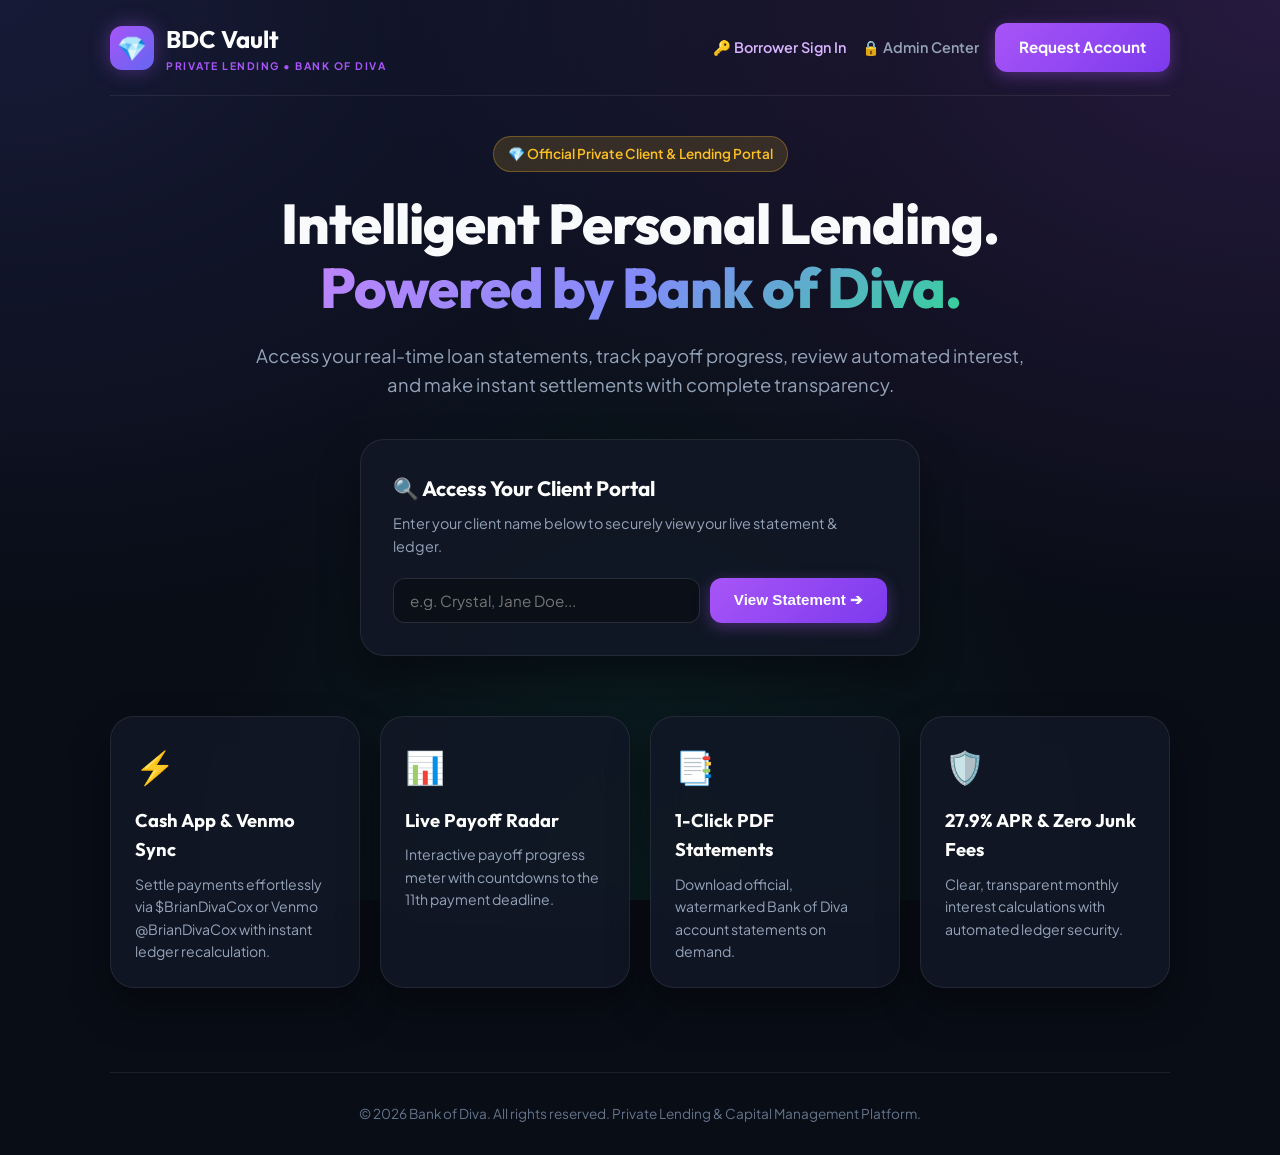
==== index.html @ eb1bc3fe "v4.3.1 : Production release of BDC Vault with Firebase Google Authentication" ====
<!DOCTYPE html>
<html lang="en">
<head>
  <meta charset="UTF-8">
  <meta name="viewport" content="width=device-width, initial-scale=1.0">
  <title>BDC Vault | Private Capital & Lending</title>
  <link rel="preconnect" href="https://fonts.googleapis.com">
  <link rel="preconnect" href="https://fonts.gstatic.com" crossorigin>
  <link href="https://fonts.googleapis.com/css2?family=Outfit:wght@300;400;500;600;700;800&family=Plus+Jakarta+Sans:wght@400;500;600;700&display=swap" rel="stylesheet">
  <link rel="stylesheet" href="styles.css">
</head>
<body>

  <div class="container">
    
    <!-- NAVBAR -->
    <nav class="navbar">
      <a href="index.html" class="brand">
        <div class="brand-logo">💎</div>
        <div>
          <div class="brand-title">BDC Vault</div>
          <span class="brand-sub">Private Lending • Bank of Diva</span>
        </div>
      </a>
      <div class="nav-links">
        <a href="login.html" class="nav-link" style="color:#d8b4fe;">🔑 Borrower Sign In</a>
        <a href="admin.html" class="nav-link">🔒 Admin Center</a>
        <a href="apply.html" class="btn-primary">Request Account</a>
      </div>
    </nav>

    <!-- HERO -->
    <div style="text-align:center; max-width:800px; margin: 40px auto 60px;">
      <div class="badge badge-due" style="margin-bottom:20px; font-size:0.85rem;">
        💎 Official Private Client & Lending Portal
      </div>
      <h1 style="font-family:var(--font-heading); font-size:3.5rem; font-weight:800; line-height:1.15; margin-bottom:20px; letter-spacing:-1px;">
        Intelligent Personal Lending.<br>
        <span style="background:linear-gradient(135deg, #c084fc, #818cf8, #34d399); -webkit-background-clip:text; -webkit-text-fill-color:transparent;">Powered by Bank of Diva.</span>
      </h1>
      <p style="color:var(--text-muted); font-size:1.15rem; margin-bottom:40px;">
        Access your real-time loan statements, track payoff progress, review automated interest, and make instant settlements with complete transparency.
      </p>

      <!-- SEARCH CARD -->
      <div class="card" style="max-width:560px; margin:0 auto; text-align:left;">
        <h3 style="font-family:var(--font-heading); font-size:1.3rem; margin-bottom:6px; color:white;">🔍 Access Your Client Portal</h3>
        <p style="color:var(--text-muted); font-size:0.9rem; margin-bottom:20px;">Enter your client name below to securely view your live statement & ledger.</p>
        
        <form onsubmit="searchClientPortal(event)" style="display:flex; gap:10px;">
          <input type="text" id="clientSearch" placeholder="e.g. Crystal, Jane Doe..." required style="flex:1;">
          <button type="submit" class="btn-primary">View Statement ➔</button>
        </form>
      </div>
    </div>

    <!-- FEATURES -->
    <div style="display:grid; grid-template-columns:repeat(auto-fit, minmax(240px, 1fr)); gap:20px; margin-bottom:60px;">
      <div class="card" style="padding:24px;">
        <div style="font-size:32px; margin-bottom:14px;">⚡</div>
        <h4 style="font-family:var(--font-heading); font-size:1.15rem; margin-bottom:8px; color:white;">Cash App & Venmo Sync</h4>
        <p style="color:var(--text-muted); font-size:0.88rem;">Settle payments effortlessly via $BrianDivaCox or Venmo @BrianDivaCox with instant ledger recalculation.</p>
      </div>

      <div class="card" style="padding:24px;">
        <div style="font-size:32px; margin-bottom:14px;">📊</div>
        <h4 style="font-family:var(--font-heading); font-size:1.15rem; margin-bottom:8px; color:white;">Live Payoff Radar</h4>
        <p style="color:var(--text-muted); font-size:0.88rem;">Interactive payoff progress meter with countdowns to the 11th payment deadline.</p>
      </div>

      <div class="card" style="padding:24px;">
        <div style="font-size:32px; margin-bottom:14px;">📑</div>
        <h4 style="font-family:var(--font-heading); font-size:1.15rem; margin-bottom:8px; color:white;">1-Click PDF Statements</h4>
        <p style="color:var(--text-muted); font-size:0.88rem;">Download official, watermarked Bank of Diva account statements on demand.</p>
      </div>

      <div class="card" style="padding:24px;">
        <div style="font-size:32px; margin-bottom:14px;">🛡️</div>
        <h4 style="font-family:var(--font-heading); font-size:1.15rem; margin-bottom:8px; color:white;">27.9% APR & Zero Junk Fees</h4>
        <p style="color:var(--text-muted); font-size:0.88rem;">Clear, transparent monthly interest calculations with automated ledger security.</p>
      </div>
    </div>

    <!-- FOOTER -->
    <footer>
      &copy; 2026 Bank of Diva. All rights reserved. Private Lending & Capital Management Platform.
    </footer>

  </div>

  <script src="app.js"></script>
  <script>
    function searchClientPortal(e) {
      e.preventDefault();
      const name = document.getElementById('clientSearch').value.trim();
      if (!name) return;
      window.location.href = 'portal.html?client=' + encodeURIComponent(name);
    }
  </script>
</body>
</html>
---- styles.css ----
:root {
  --bg-dark: #090d16;
  --bg-card: rgba(18, 24, 38, 0.85);
  --bg-card-hover: rgba(28, 36, 56, 0.95);
  --border-color: rgba(255, 255, 255, 0.08);
  --border-glow: rgba(168, 85, 247, 0.3);
  --primary-purple: #a855f7;
  --primary-indigo: #6366f1;
  --primary-emerald: #10b981;
  --primary-rose: #f43f5e;
  --accent-gold: #fbbf24;
  --text-main: #f8fafc;
  --text-muted: #94a3b8;
  --cashapp-green: #00D632;
  --font-heading: 'Outfit', sans-serif;
  --font-body: 'Plus Jakarta Sans', sans-serif;
}

* { box-sizing: border-box; margin: 0; padding: 0; }

body {
  font-family: var(--font-body);
  background-color: var(--bg-dark);
  background-image: 
    radial-gradient(at 0% 0%, rgba(99, 102, 241, 0.15) 0px, transparent 50%),
    radial-gradient(at 100% 0%, rgba(168, 85, 247, 0.18) 0px, transparent 50%),
    radial-gradient(at 50% 100%, rgba(16, 185, 129, 0.1) 0px, transparent 50%);
  background-attachment: fixed;
  color: var(--text-main);
  min-height: 100vh;
  line-height: 1.6;
}

.container {
  max-width: 1100px;
  margin: 0 auto;
  padding: 0 20px;
}

/* Navbar */
.navbar {
  display: flex;
  justify-content: space-between;
  align-items: center;
  padding: 20px 0;
  border-bottom: 1px solid var(--border-color);
  margin-bottom: 40px;
}

.brand {
  display: flex;
  align-items: center;
  gap: 12px;
  text-decoration: none;
}

.brand-logo {
  width: 44px;
  height: 44px;
  background: linear-gradient(135deg, #a855f7, #6366f1);
  border-radius: 12px;
  display: flex;
  align-items: center;
  justify-content: center;
  font-size: 24px;
  box-shadow: 0 0 20px rgba(168, 85, 247, 0.4);
}

.brand-title {
  font-family: var(--font-heading);
  font-size: 1.5rem;
  font-weight: 700;
  color: white;
}

.brand-sub {
  font-size: 0.65rem;
  text-transform: uppercase;
  letter-spacing: 1.5px;
  color: var(--primary-purple);
  font-weight: 700;
  display: block;
}

.nav-links {
  display: flex;
  align-items: center;
  gap: 16px;
}

.nav-link {
  color: var(--text-muted);
  text-decoration: none;
  font-size: 0.9rem;
  font-weight: 600;
  transition: color 0.2s;
}

.nav-link:hover { color: white; }

/* Buttons */
.btn-primary {
  background: linear-gradient(135deg, #a855f7 0%, #7c3aed 100%);
  color: white;
  padding: 12px 24px;
  border-radius: 12px;
  font-size: 0.95rem;
  font-weight: 700;
  border: none;
  cursor: pointer;
  text-decoration: none;
  box-shadow: 0 4px 15px rgba(168, 85, 247, 0.35);
  transition: all 0.2s ease;
  display: inline-flex;
  align-items: center;
  justify-content: center;
  gap: 8px;
}

.btn-primary:hover {
  transform: translateY(-2px);
  box-shadow: 0 6px 20px rgba(168, 85, 247, 0.5);
}

.btn-cashapp {
  background: var(--cashapp-green);
  color: white;
  padding: 14px 24px;
  border-radius: 12px;
  font-size: 1rem;
  font-weight: 700;
  text-decoration: none;
  display: inline-flex;
  align-items: center;
  justify-content: center;
  gap: 8px;
  box-shadow: 0 4px 15px rgba(0, 214, 50, 0.25);
  transition: all 0.2s;
}

.btn-cashapp:hover {
  transform: translateY(-2px);
  box-shadow: 0 6px 20px rgba(0, 214, 50, 0.35);
}

/* Cards */
.card {
  background: var(--bg-card);
  backdrop-filter: blur(16px);
  border: 1px solid var(--border-color);
  border-radius: 24px;
  padding: 32px;
  box-shadow: 0 20px 40px rgba(0, 0, 0, 0.4);
  margin-bottom: 24px;
  position: relative;
}

/* Forms */
.form-group {
  margin-bottom: 18px;
  text-align: left;
}

label {
  display: block;
  font-size: 0.82rem;
  font-weight: 600;
  color: #cbd5e1;
  margin-bottom: 6px;
  text-transform: uppercase;
  letter-spacing: 0.5px;
}

input, select {
  width: 100%;
  padding: 12px 16px;
  background: rgba(10, 14, 23, 0.8);
  border: 1px solid rgba(255, 255, 255, 0.12);
  border-radius: 12px;
  color: white;
  font-family: inherit;
  font-size: 0.95rem;
  outline: none;
  transition: border-color 0.2s;
}

input:focus, select:focus {
  border-color: var(--primary-purple);
  box-shadow: 0 0 0 3px rgba(168, 85, 247, 0.2);
}

/* Badges */
.badge {
  display: inline-flex;
  align-items: center;
  padding: 6px 14px;
  border-radius: 20px;
  font-size: 0.82rem;
  font-weight: 600;
}

.badge-date {
  background: rgba(255, 255, 255, 0.06);
  color: var(--text-muted);
  border: 1px solid var(--border-color);
}

.badge-due {
  background: rgba(251, 191, 36, 0.15);
  color: var(--accent-gold);
  border: 1px solid rgba(251, 191, 36, 0.3);
}

.badge-paid {
  background: rgba(16, 185, 129, 0.15);
  color: #34d399;
  border: 1px solid rgba(16, 185, 129, 0.3);
}

/* Footer */
footer {
  border-top: 1px solid var(--border-color);
  padding: 30px 0;
  text-align: center;
  color: #64748b;
  font-size: 0.85rem;
  margin-top: 60px;
}
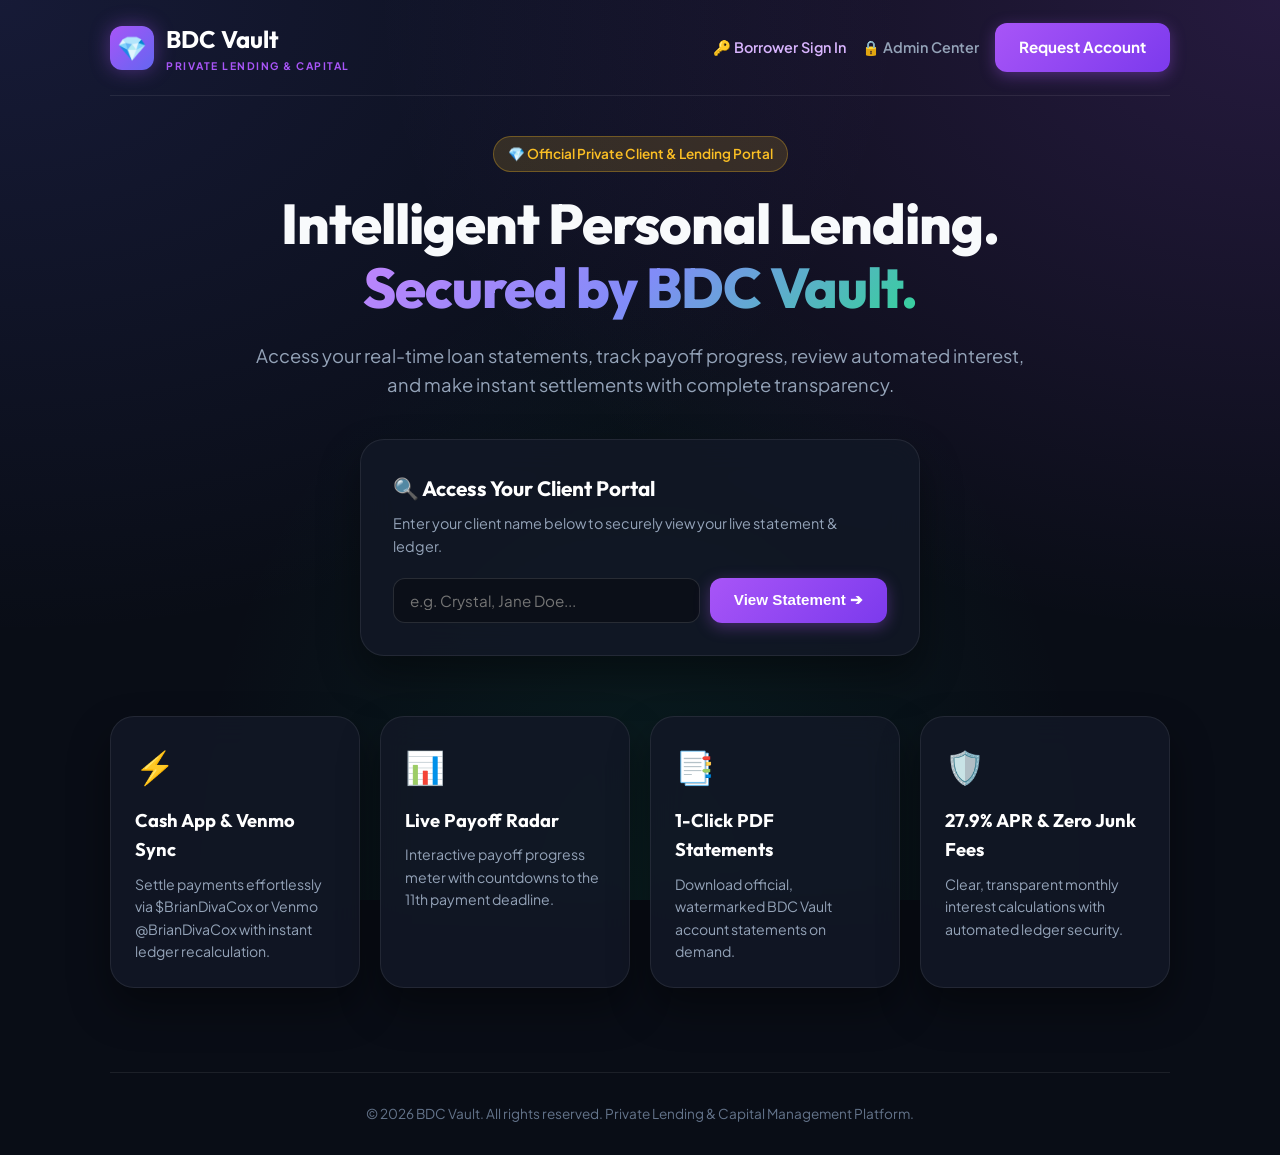
==== commit 1a2432d8: "v4.3.3 : Updated landing headline and brand identity to Secured by BDC Vault" ====
--- a/index.html
+++ b/index.html
@@ -19,7 +19,7 @@
         <div class="brand-logo">💎</div>
         <div>
           <div class="brand-title">BDC Vault</div>
-          <span class="brand-sub">Private Lending • Bank of Diva</span>
+          <span class="brand-sub">Private Lending & Capital</span>
         </div>
       </a>
       <div class="nav-links">
@@ -36,7 +36,7 @@
       </div>
       <h1 style="font-family:var(--font-heading); font-size:3.5rem; font-weight:800; line-height:1.15; margin-bottom:20px; letter-spacing:-1px;">
         Intelligent Personal Lending.<br>
-        <span style="background:linear-gradient(135deg, #c084fc, #818cf8, #34d399); -webkit-background-clip:text; -webkit-text-fill-color:transparent;">Powered by Bank of Diva.</span>
+        <span style="background:linear-gradient(135deg, #c084fc, #818cf8, #34d399); -webkit-background-clip:text; -webkit-text-fill-color:transparent;">Secured by BDC Vault.</span>
       </h1>
       <p style="color:var(--text-muted); font-size:1.15rem; margin-bottom:40px;">
         Access your real-time loan statements, track payoff progress, review automated interest, and make instant settlements with complete transparency.
@@ -71,7 +71,7 @@
       <div class="card" style="padding:24px;">
         <div style="font-size:32px; margin-bottom:14px;">📑</div>
         <h4 style="font-family:var(--font-heading); font-size:1.15rem; margin-bottom:8px; color:white;">1-Click PDF Statements</h4>
-        <p style="color:var(--text-muted); font-size:0.88rem;">Download official, watermarked Bank of Diva account statements on demand.</p>
+        <p style="color:var(--text-muted); font-size:0.88rem;">Download official, watermarked BDC Vault account statements on demand.</p>
       </div>
 
       <div class="card" style="padding:24px;">
@@ -83,7 +83,7 @@
 
     <!-- FOOTER -->
     <footer>
-      &copy; 2026 Bank of Diva. All rights reserved. Private Lending & Capital Management Platform.
+      &copy; 2026 BDC Vault. All rights reserved. Private Lending & Capital Management Platform.
     </footer>
 
   </div>
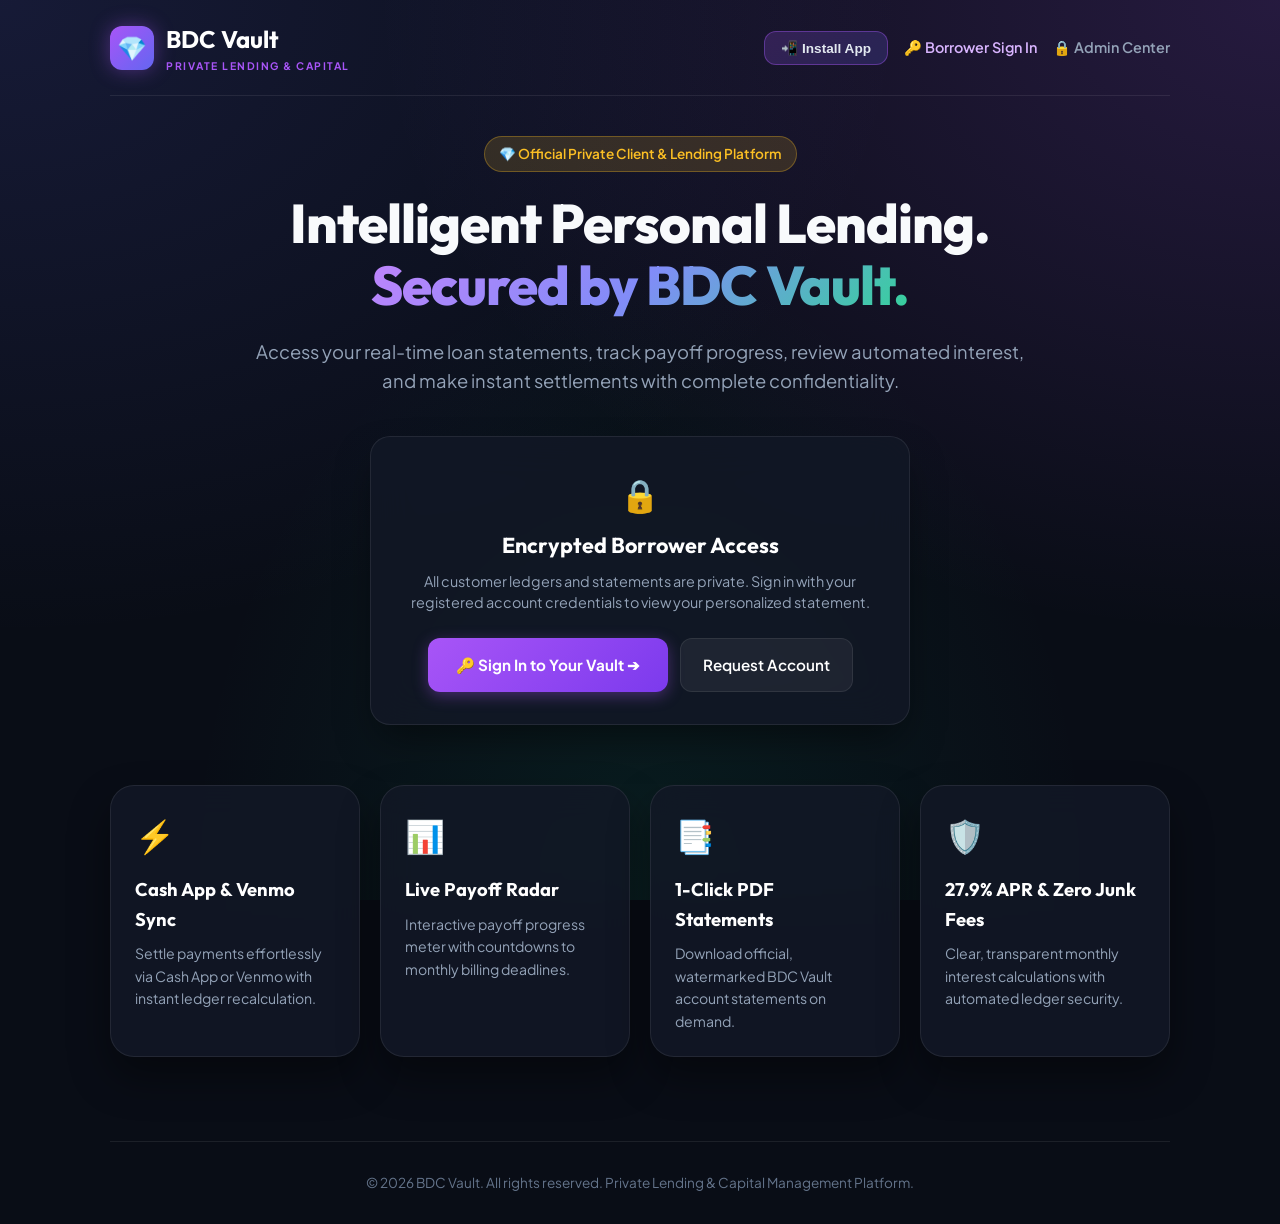
==== commit d06749f7: "v4.4.0 : Converted BDC Vault into an installable Web App and locked down customer account access" ====
--- a/index.html
+++ b/index.html
@@ -2,12 +2,55 @@
 <html lang="en">
 <head>
   <meta charset="UTF-8">
-  <meta name="viewport" content="width=device-width, initial-scale=1.0">
-  <title>BDC Vault | Private Capital & Lending</title>
+  <meta name="viewport" content="width=device-width, initial-scale=1.0, maximum-scale=1.0, user-scalable=no">
+  <title>BDC Vault | Private Lending & Capital</title>
+  
+  <!-- PWA & Mobile Web App Meta -->
+  <link rel="manifest" href="manifest.json">
+  <link rel="icon" type="image/svg+xml" href="icon.svg">
+  <link rel="apple-touch-icon" href="icon.svg">
+  <meta name="theme-color" content="#090d16">
+  <meta name="mobile-web-app-capable" content="yes">
+  <meta name="apple-mobile-web-app-capable" content="yes">
+  <meta name="apple-mobile-web-app-status-bar-style" content="black-translucent">
+  <meta name="apple-mobile-web-app-title" content="BDC Vault">
+
   <link rel="preconnect" href="https://fonts.googleapis.com">
   <link rel="preconnect" href="https://fonts.gstatic.com" crossorigin>
   <link href="https://fonts.googleapis.com/css2?family=Outfit:wght@300;400;500;600;700;800&family=Plus+Jakarta+Sans:wght@400;500;600;700&display=swap" rel="stylesheet">
   <link rel="stylesheet" href="styles.css">
+  <style>
+    .btn-pwa-install {
+      background: linear-gradient(135deg, rgba(168, 85, 247, 0.2), rgba(99, 102, 241, 0.2));
+      border: 1px solid rgba(168, 85, 247, 0.4);
+      color: #e2e8f0;
+      padding: 8px 16px;
+      border-radius: 12px;
+      font-weight: 600;
+      font-size: 0.85rem;
+      cursor: pointer;
+      display: inline-flex;
+      align-items: center;
+      gap: 6px;
+      transition: all 0.2s;
+    }
+    .btn-pwa-install:hover {
+      background: linear-gradient(135deg, rgba(168, 85, 247, 0.35), rgba(99, 102, 241, 0.35));
+      color: white;
+      border-color: rgba(168, 85, 247, 0.7);
+    }
+    .auth-gate-card {
+      background: var(--bg-card);
+      backdrop-filter: blur(20px);
+      border: 1px solid var(--border-color);
+      border-radius: 20px;
+      padding: 32px 28px;
+      max-width: 540px;
+      margin: 0 auto;
+      text-align: center;
+      box-shadow: 0 20px 40px -10px rgba(0,0,0,0.5);
+    }
+  </style>
 </head>
 <body>
 
@@ -23,34 +66,40 @@
         </div>
       </a>
       <div class="nav-links">
+        <button class="btn-pwa-install" onclick="window.triggerPWAInstall()">📲 Install App</button>
         <a href="login.html" class="nav-link" style="color:#d8b4fe;">🔑 Borrower Sign In</a>
         <a href="admin.html" class="nav-link">🔒 Admin Center</a>
-        <a href="apply.html" class="btn-primary">Request Account</a>
       </div>
     </nav>
 
     <!-- HERO -->
     <div style="text-align:center; max-width:800px; margin: 40px auto 60px;">
       <div class="badge badge-due" style="margin-bottom:20px; font-size:0.85rem;">
-        💎 Official Private Client & Lending Portal
+        💎 Official Private Client & Lending Platform
       </div>
-      <h1 style="font-family:var(--font-heading); font-size:3.5rem; font-weight:800; line-height:1.15; margin-bottom:20px; letter-spacing:-1px;">
+      <h1 style="font-family:var(--font-heading); font-size:3.4rem; font-weight:800; line-height:1.15; margin-bottom:20px; letter-spacing:-1px;">
         Intelligent Personal Lending.<br>
         <span style="background:linear-gradient(135deg, #c084fc, #818cf8, #34d399); -webkit-background-clip:text; -webkit-text-fill-color:transparent;">Secured by BDC Vault.</span>
       </h1>
       <p style="color:var(--text-muted); font-size:1.15rem; margin-bottom:40px;">
-        Access your real-time loan statements, track payoff progress, review automated interest, and make instant settlements with complete transparency.
+        Access your real-time loan statements, track payoff progress, review automated interest, and make instant settlements with complete confidentiality.
       </p>
 
-      <!-- SEARCH CARD -->
-      <div class="card" style="max-width:560px; margin:0 auto; text-align:left;">
-        <h3 style="font-family:var(--font-heading); font-size:1.3rem; margin-bottom:6px; color:white;">🔍 Access Your Client Portal</h3>
-        <p style="color:var(--text-muted); font-size:0.9rem; margin-bottom:20px;">Enter your client name below to securely view your live statement & ledger.</p>
-        
-        <form onsubmit="searchClientPortal(event)" style="display:flex; gap:10px;">
-          <input type="text" id="clientSearch" placeholder="e.g. Crystal, Jane Doe..." required style="flex:1;">
-          <button type="submit" class="btn-primary">View Statement ➔</button>
-        </form>
+      <!-- SECURE AUTHENTICATED ACCESS CARD (REPLACED PUBLIC SEARCH) -->
+      <div class="auth-gate-card">
+        <div style="font-size:32px; margin-bottom:8px;">🔒</div>
+        <h3 style="font-family:var(--font-heading); font-size:1.35rem; margin-bottom:8px; color:white;">Encrypted Borrower Access</h3>
+        <p style="color:var(--text-muted); font-size:0.9rem; margin-bottom:24px; line-height:1.5;">
+          All customer ledgers and statements are private. Sign in with your registered account credentials to view your personalized statement.
+        </p>
+        <div style="display:flex; gap:12px; justify-content:center; flex-wrap:wrap;">
+          <a href="login.html" class="btn-primary" style="padding:14px 28px; text-decoration:none; font-size:0.95rem;">
+            🔑 Sign In to Your Vault ➔
+          </a>
+          <a href="apply.html" style="background:rgba(255,255,255,0.06); border:1px solid var(--border-color); color:white; padding:14px 22px; border-radius:12px; font-weight:600; text-decoration:none; font-size:0.95rem; display:inline-flex; align-items:center;">
+            Request Account
+          </a>
+        </div>
       </div>
     </div>
 
@@ -59,13 +108,13 @@
       <div class="card" style="padding:24px;">
         <div style="font-size:32px; margin-bottom:14px;">⚡</div>
         <h4 style="font-family:var(--font-heading); font-size:1.15rem; margin-bottom:8px; color:white;">Cash App & Venmo Sync</h4>
-        <p style="color:var(--text-muted); font-size:0.88rem;">Settle payments effortlessly via $BrianDivaCox or Venmo @BrianDivaCox with instant ledger recalculation.</p>
+        <p style="color:var(--text-muted); font-size:0.88rem;">Settle payments effortlessly via Cash App or Venmo with instant ledger recalculation.</p>
       </div>
 
       <div class="card" style="padding:24px;">
         <div style="font-size:32px; margin-bottom:14px;">📊</div>
         <h4 style="font-family:var(--font-heading); font-size:1.15rem; margin-bottom:8px; color:white;">Live Payoff Radar</h4>
-        <p style="color:var(--text-muted); font-size:0.88rem;">Interactive payoff progress meter with countdowns to the 11th payment deadline.</p>
+        <p style="color:var(--text-muted); font-size:0.88rem;">Interactive payoff progress meter with countdowns to monthly billing deadlines.</p>
       </div>
 
       <div class="card" style="padding:24px;">
@@ -89,13 +138,6 @@
   </div>
 
   <script src="app.js"></script>
-  <script>
-    function searchClientPortal(e) {
-      e.preventDefault();
-      const name = document.getElementById('clientSearch').value.trim();
-      if (!name) return;
-      window.location.href = 'portal.html?client=' + encodeURIComponent(name);
-    }
-  </script>
+  <script src="pwa.js"></script>
 </body>
 </html>
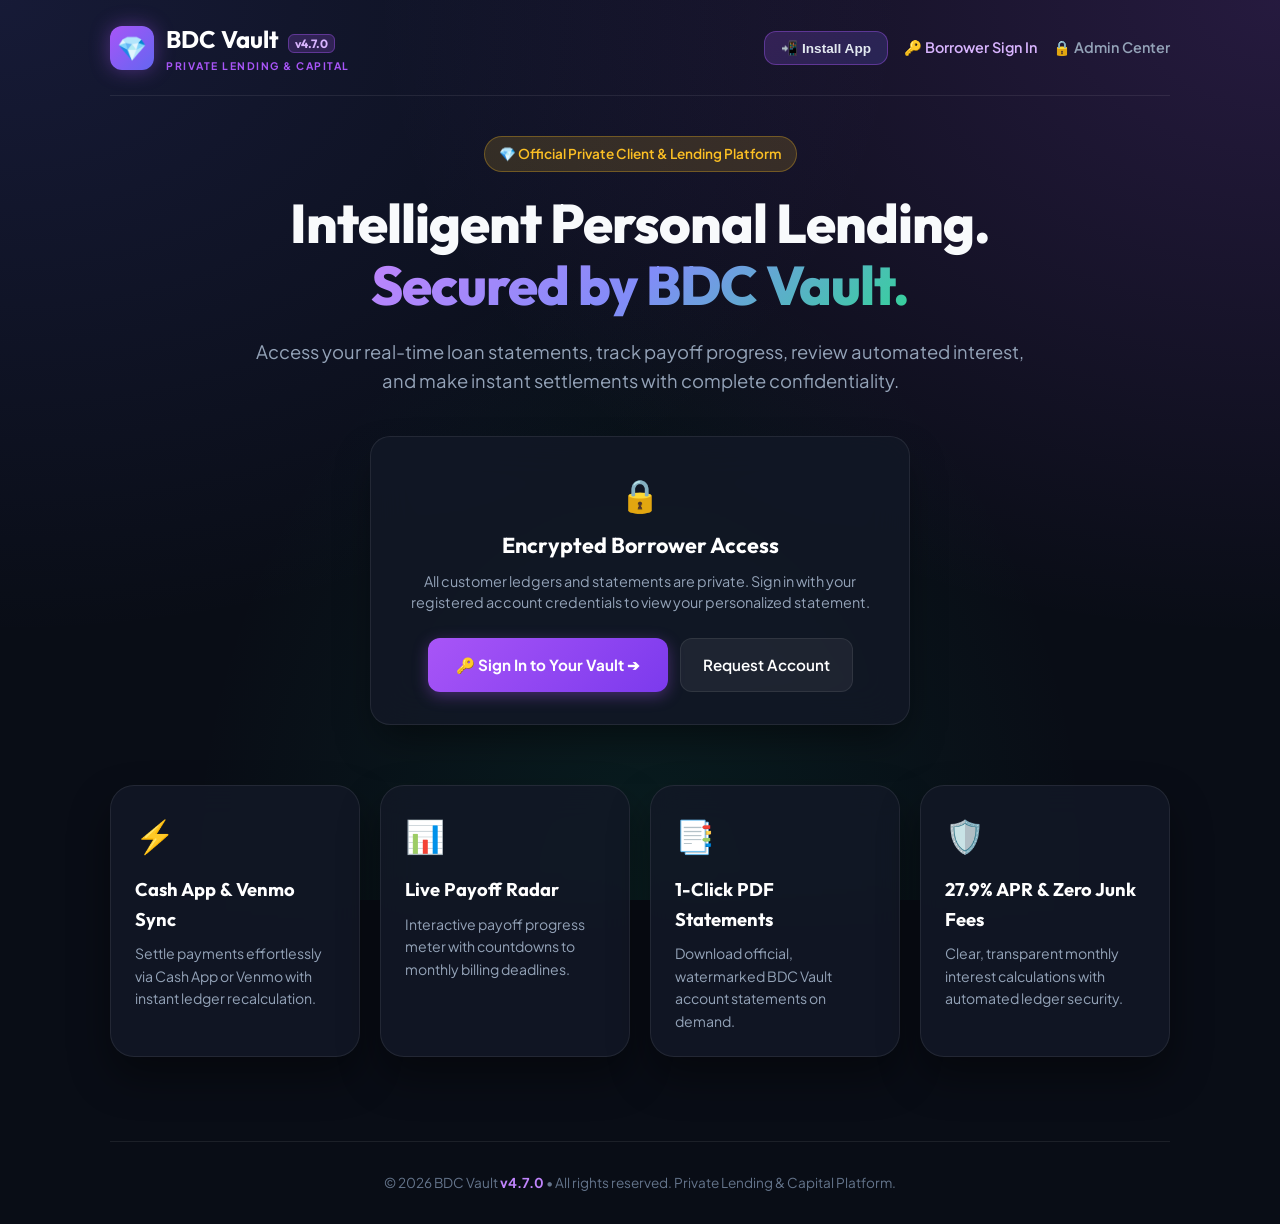
==== commit 21d01233: "v4.7.0 : Added App Store style What's New update modal and interactive version badges" ====
--- a/index.html
+++ b/index.html
@@ -61,7 +61,7 @@
       <a href="index.html" class="brand">
         <div class="brand-logo">💎</div>
         <div>
-          <div class="brand-title">BDC Vault</div>
+          <div class="brand-title">BDC Vault <span class="bdc-version-tag" style="font-size:0.75rem; background:rgba(168,85,247,0.2); color:#d8b4fe; border:1px solid rgba(168,85,247,0.4); padding:1px 6px; border-radius:6px; font-weight:700; margin-left:4px;">v4.7.0</span></div>
           <span class="brand-sub">Private Lending & Capital</span>
         </div>
       </a>
@@ -132,7 +132,7 @@
 
     <!-- FOOTER -->
     <footer>
-      &copy; 2026 BDC Vault. All rights reserved. Private Lending & Capital Management Platform.
+      &copy; 2026 BDC Vault <span class="bdc-version-tag" style="color:#c084fc; font-weight:700; cursor:pointer;">v4.7.0</span> &bull; All rights reserved. Private Lending & Capital Platform.
     </footer>
 
   </div>
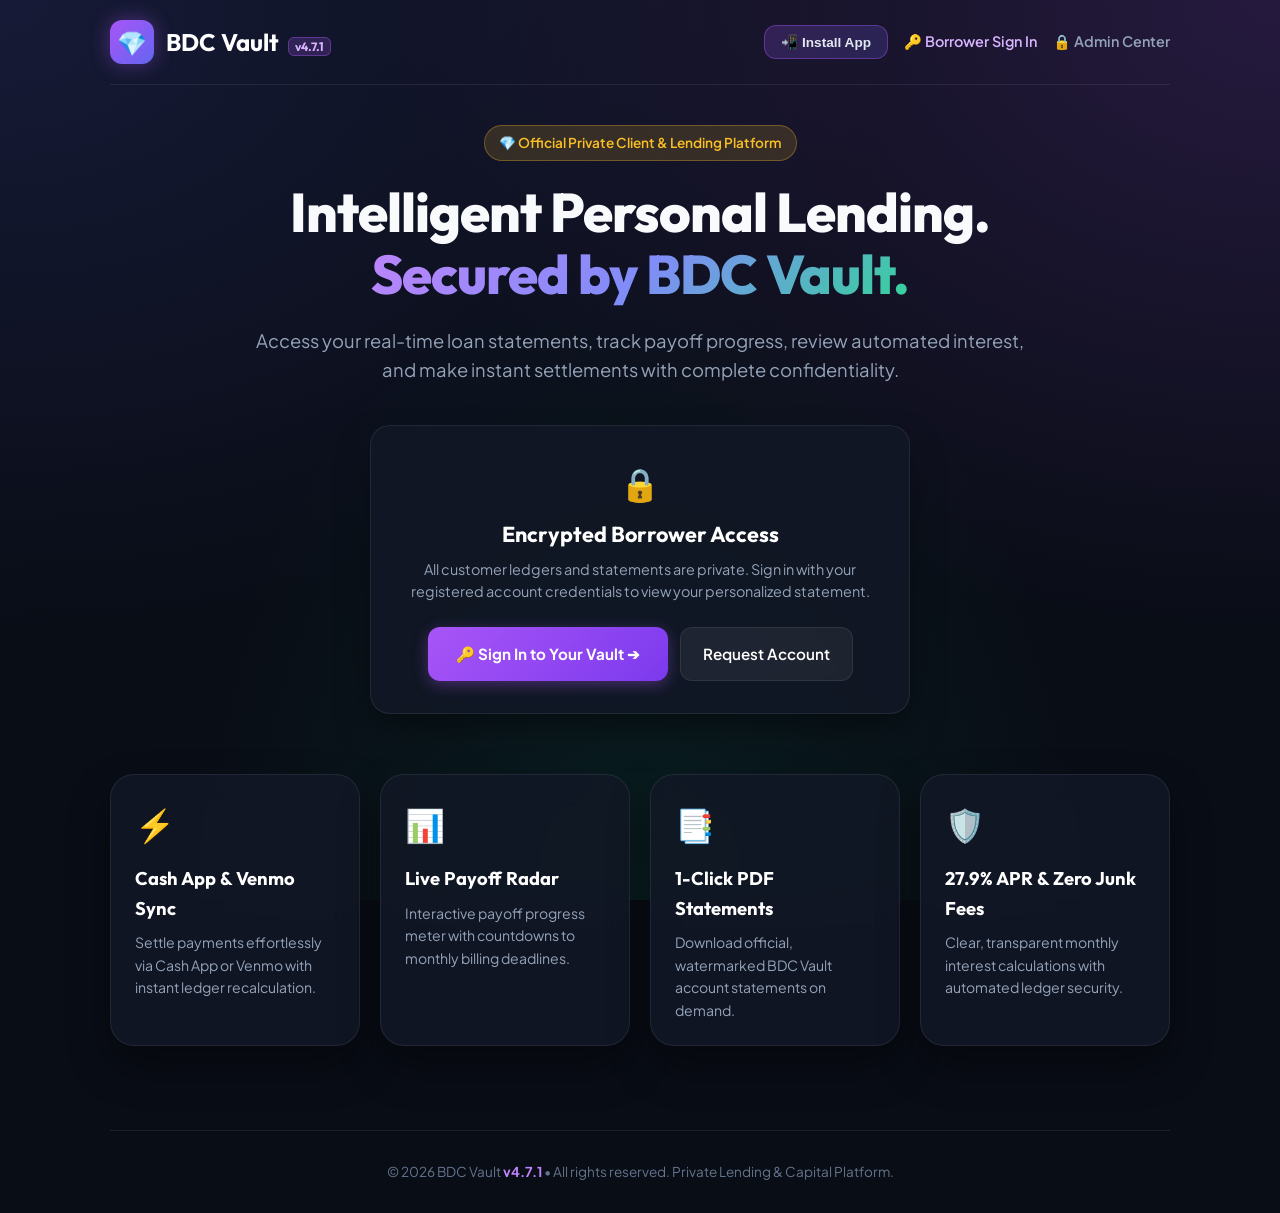
==== commit cc59bd58: "v4.7.1 : Removed subtitle from main navigation banner - Removed subtitle from main navigation banner" ====
--- a/index.html
+++ b/index.html
@@ -61,8 +61,7 @@
       <a href="index.html" class="brand">
         <div class="brand-logo">💎</div>
         <div>
-          <div class="brand-title">BDC Vault <span class="bdc-version-tag" style="font-size:0.75rem; background:rgba(168,85,247,0.2); color:#d8b4fe; border:1px solid rgba(168,85,247,0.4); padding:1px 6px; border-radius:6px; font-weight:700; margin-left:4px;">v4.7.0</span></div>
-          <span class="brand-sub">Private Lending & Capital</span>
+          <div class="brand-title">BDC Vault <span class="bdc-version-tag" style="font-size:0.75rem; background:rgba(168,85,247,0.2); color:#d8b4fe; border:1px solid rgba(168,85,247,0.4); padding:1px 6px; border-radius:6px; font-weight:700; margin-left:4px;">v4.7.1</span></div>
         </div>
       </a>
       <div class="nav-links">
